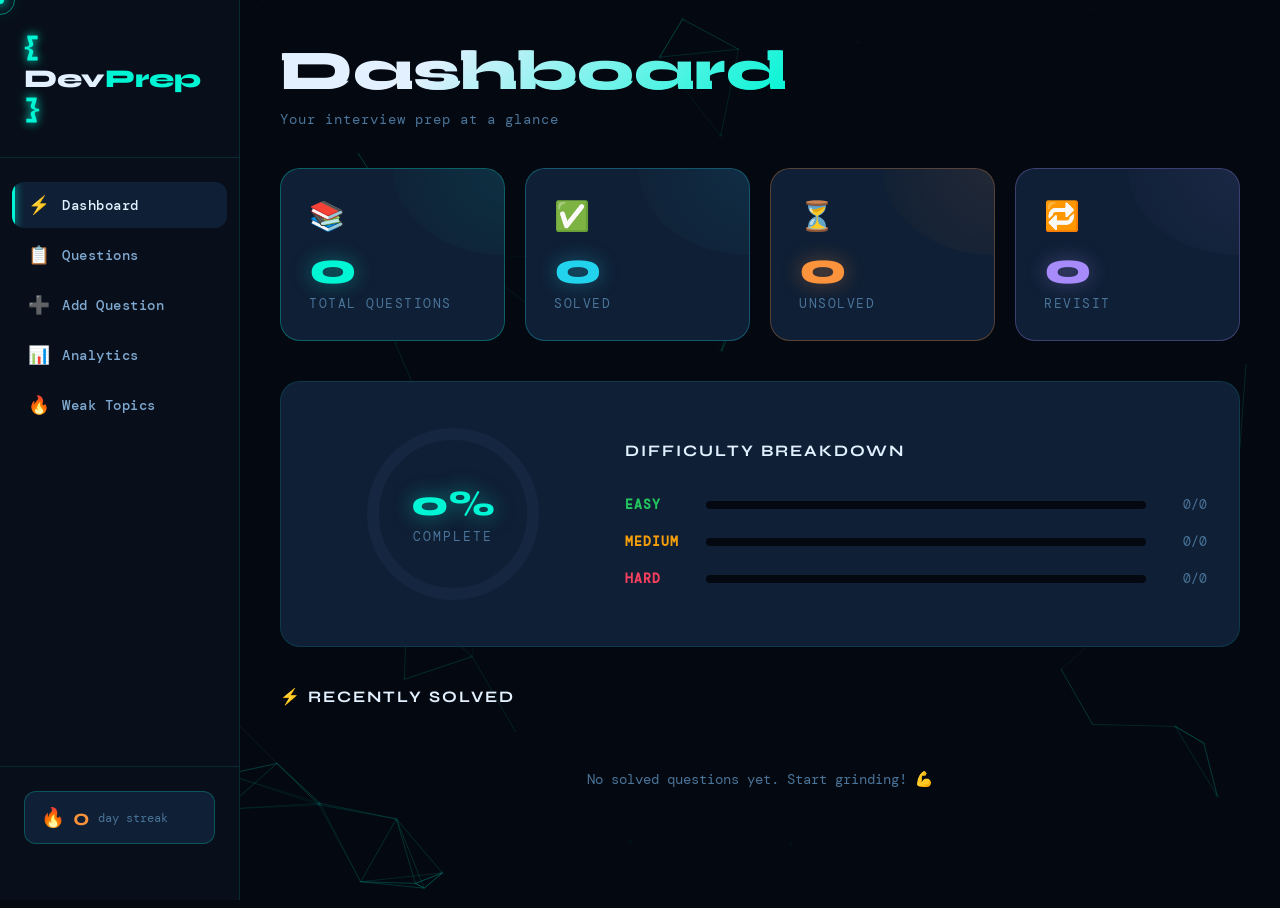
==== index.html @ 064cf555 "first commit" ====
<!DOCTYPE html>
<html lang="en">
<head>
  <meta charset="UTF-8" />
  <meta name="viewport" content="width=device-width, initial-scale=1.0"/>
  <title>DevPrep – Interview Question Tracker</title>
  <link rel="preconnect" href="https://fonts.googleapis.com">
  <link href="https://fonts.googleapis.com/css2?family=Space+Mono:wght@400;700&family=Syne:wght@400;600;700;800&family=DM+Mono:wght@300;400;500&display=swap" rel="stylesheet">
  <link rel="stylesheet" href="style.css">
</head>
<body>
  <!-- PARTICLE CANVAS -->
  <canvas id="particleCanvas"></canvas>

  <!-- LOADER -->
  <div class="loader" id="loader">
    <div class="loader-inner">
      <div class="loader-logo">
        <span class="loader-bracket">{</span>
        <span class="loader-text">DevPrep</span>
        <span class="loader-bracket">}</span>
      </div>
      <div class="loader-bar-wrap"><div class="loader-bar" id="loaderBar"></div></div>
      <p class="loader-sub">Loading your prep space...</p>
    </div>
  </div>

  <!-- CURSOR -->
  <div class="cursor" id="cursor"></div>
  <div class="cursor-follower" id="cursorFollower"></div>

  <!-- SIDEBAR -->
  <aside class="sidebar" id="sidebar">
    <div class="sidebar-logo">
      <span class="sb-bracket">{</span>
      <span class="sb-name">Dev<span class="accent">Prep</span></span>
      <span class="sb-bracket">}</span>
    </div>
    <nav class="sidebar-nav">
      <a href="#" class="nav-item active" data-page="dashboard">
        <span class="nav-icon">⚡</span><span class="nav-label">Dashboard</span>
      </a>
      <a href="#" class="nav-item" data-page="questions">
        <span class="nav-icon">📋</span><span class="nav-label">Questions</span>
      </a>
      <a href="#" class="nav-item" data-page="add">
        <span class="nav-icon">➕</span><span class="nav-label">Add Question</span>
      </a>
      <a href="#" class="nav-item" data-page="analytics">
        <span class="nav-icon">📊</span><span class="nav-label">Analytics</span>
      </a>
      <a href="#" class="nav-item" data-page="weak">
        <span class="nav-icon">🔥</span><span class="nav-label">Weak Topics</span>
      </a>
    </nav>
    <div class="sidebar-footer">
      <div class="streak-badge" id="streakBadge">
        <span class="streak-fire">🔥</span>
        <span class="streak-num" id="streakNum">0</span>
        <span class="streak-label">day streak</span>
      </div>
    </div>
  </aside>

  <!-- HAMBURGER -->
  <button class="hamburger" id="hamburger">
    <span></span><span></span><span></span>
  </button>

  <!-- MAIN -->
  <main class="main" id="main">

    <!-- PAGE: DASHBOARD -->
    <section class="page active" id="page-dashboard">
      <div class="page-header">
        <h1 class="page-title glitch-text" data-text="Dashboard">Dashboard</h1>
        <p class="page-sub">Your interview prep at a glance</p>
      </div>

      <div class="stats-grid" id="statsGrid">
        <div class="stat-card" data-color="cyan">
          <div class="stat-icon">📚</div>
          <div class="stat-num" id="statTotal">0</div>
          <div class="stat-label">Total Questions</div>
          <div class="stat-glow"></div>
        </div>
        <div class="stat-card" data-color="green">
          <div class="stat-icon">✅</div>
          <div class="stat-num" id="statSolved">0</div>
          <div class="stat-label">Solved</div>
          <div class="stat-glow"></div>
        </div>
        <div class="stat-card" data-color="orange">
          <div class="stat-icon">⏳</div>
          <div class="stat-num" id="statUnsolved">0</div>
          <div class="stat-label">Unsolved</div>
          <div class="stat-glow"></div>
        </div>
        <div class="stat-card" data-color="purple">
          <div class="stat-icon">🔁</div>
          <div class="stat-num" id="statRevisit">0</div>
          <div class="stat-label">Revisit</div>
          <div class="stat-glow"></div>
        </div>
      </div>

      <!-- PROGRESS RING -->
      <div class="progress-section">
        <div class="progress-ring-wrap">
          <svg class="progress-ring" viewBox="0 0 200 200">
            <defs>
              <linearGradient id="ringGrad" x1="0%" y1="0%" x2="100%" y2="100%">
                <stop offset="0%" style="stop-color:#00f5d4"/>
                <stop offset="100%" style="stop-color:#7c3aed"/>
              </linearGradient>
            </defs>
            <circle class="ring-bg" cx="100" cy="100" r="80"/>
            <circle class="ring-progress" id="ringProgress" cx="100" cy="100" r="80" stroke="url(#ringGrad)"/>
          </svg>
          <div class="ring-center">
            <span class="ring-pct" id="ringPct">0%</span>
            <span class="ring-text">Complete</span>
          </div>
        </div>

        <div class="difficulty-bars">
          <h3 class="section-title">Difficulty Breakdown</h3>
          <div class="diff-bar-item">
            <span class="diff-label easy-label">Easy</span>
            <div class="diff-bar-track">
              <div class="diff-bar-fill easy-fill" id="easyBar"></div>
            </div>
            <span class="diff-count" id="easyCount">0/0</span>
          </div>
          <div class="diff-bar-item">
            <span class="diff-label medium-label">Medium</span>
            <div class="diff-bar-track">
              <div class="diff-bar-fill medium-fill" id="mediumBar"></div>
            </div>
            <span class="diff-count" id="mediumCount">0/0</span>
          </div>
          <div class="diff-bar-item">
            <span class="diff-label hard-label">Hard</span>
            <div class="diff-bar-track">
              <div class="diff-bar-fill hard-fill" id="hardBar"></div>
            </div>
            <span class="diff-count" id="hardCount">0/0</span>
          </div>
        </div>
      </div>

      <!-- RECENT SOLVED -->
      <div class="recent-section">
        <h3 class="section-title">⚡ Recently Solved</h3>
        <div class="recent-list" id="recentList">
          <div class="empty-state">No solved questions yet. Start grinding! 💪</div>
        </div>
      </div>
    </section>

    <!-- PAGE: QUESTIONS -->
    <section class="page" id="page-questions">
      <div class="page-header">
        <h1 class="page-title glitch-text" data-text="Questions">Questions</h1>
        <p class="page-sub">All your tracked questions</p>
      </div>

      <div class="filters-bar">
        <div class="search-wrap">
          <span class="search-icon">🔍</span>
          <input type="text" id="searchInput" class="search-input" placeholder="Search questions..."/>
        </div>
        <div class="filter-chips">
          <select id="filterTopic" class="filter-select">
            <option value="">All Topics</option>
          </select>
          <select id="filterDifficulty" class="filter-select">
            <option value="">All Difficulties</option>
            <option value="easy">Easy</option>
            <option value="medium">Medium</option>
            <option value="hard">Hard</option>
          </select>
          <select id="filterStatus" class="filter-select">
            <option value="">All Status</option>
            <option value="solved">Solved</option>
            <option value="unsolved">Unsolved</option>
            <option value="revisit">Revisit</option>
          </select>
        </div>
      </div>

      <div class="questions-grid" id="questionsGrid">
        <div class="empty-state">Add questions to get started! 🚀</div>
      </div>
    </section>

    <!-- PAGE: ADD QUESTION -->
    <section class="page" id="page-add">
      <div class="page-header">
        <h1 class="page-title glitch-text" data-text="Add Question">Add Question</h1>
        <p class="page-sub">Track a new problem</p>
      </div>

      <div class="form-card">
        <div class="form-grid">
          <div class="form-group full-width">
            <label class="form-label">Question Title *</label>
            <input type="text" id="qTitle" class="form-input" placeholder="e.g. Two Sum, Binary Search..."/>
          </div>
          <div class="form-group">
            <label class="form-label">Topic *</label>
            <input type="text" id="qTopic" class="form-input" placeholder="Arrays, Trees, DP..."/>
            <div class="topic-suggestions" id="topicSuggestions"></div>
          </div>
          <div class="form-group">
            <label class="form-label">Difficulty *</label>
            <div class="diff-selector" id="diffSelector">
              <button class="diff-btn easy-btn" data-diff="easy">Easy</button>
              <button class="diff-btn medium-btn" data-diff="medium">Medium</button>
              <button class="diff-btn hard-btn" data-diff="hard">Hard</button>
            </div>
          </div>
          <div class="form-group">
            <label class="form-label">Status</label>
            <div class="status-selector" id="statusSelector">
              <button class="status-btn unsolved-btn active" data-status="unsolved">Unsolved</button>
              <button class="status-btn solved-btn" data-status="solved">Solved</button>
              <button class="status-btn revisit-btn" data-status="revisit">Revisit</button>
            </div>
          </div>
          <div class="form-group">
            <label class="form-label">LeetCode URL</label>
            <input type="url" id="qUrl" class="form-input" placeholder="https://leetcode.com/problems/..."/>
          </div>
          <div class="form-group">
            <label class="form-label">Time Complexity</label>
            <input type="text" id="qTime" class="form-input" placeholder="O(n), O(n log n)..."/>
          </div>
          <div class="form-group">
            <label class="form-label">Space Complexity</label>
            <input type="text" id="qSpace" class="form-input" placeholder="O(1), O(n)..."/>
          </div>
          <div class="form-group">
            <label class="form-label">Tags (comma separated)</label>
            <input type="text" id="qTags" class="form-input" placeholder="two-pointer, sliding-window..."/>
          </div>
          <div class="form-group full-width">
            <label class="form-label">Notes / Approach</label>
            <textarea id="qNotes" class="form-textarea" placeholder="Write your approach, intuition, key observations..."></textarea>
          </div>
        </div>
        <div class="form-actions">
          <button class="btn-reset" id="resetForm">Reset</button>
          <button class="btn-submit" id="submitQuestion">
            <span class="btn-text">Add Question</span>
            <span class="btn-spark">✨</span>
          </button>
        </div>
      </div>
    </section>

    <!-- PAGE: ANALYTICS -->
    <section class="page" id="page-analytics">
      <div class="page-header">
        <h1 class="page-title glitch-text" data-text="Analytics">Analytics</h1>
        <p class="page-sub">Deep dive into your performance</p>
      </div>

      <div class="analytics-grid" id="analyticsGrid">
        <div class="empty-state">Add more questions to see analytics! 📊</div>
      </div>
    </section>

    <!-- PAGE: WEAK TOPICS -->
    <section class="page" id="page-weak">
      <div class="page-header">
        <h1 class="page-title glitch-text" data-text="Weak Topics">Weak Topics</h1>
        <p class="page-sub">Focus here to level up 🔥</p>
      </div>
      <div class="weak-grid" id="weakGrid">
        <div class="empty-state">No weak topics found! You're killing it 💪</div>
      </div>
    </section>

  </main>

  <!-- TOAST -->
  <div class="toast-container" id="toastContainer"></div>

  <!-- QUESTION MODAL -->
  <div class="modal-overlay" id="modalOverlay">
    <div class="modal" id="modal">
      <button class="modal-close" id="modalClose">✕</button>
      <div class="modal-content" id="modalContent"></div>
    </div>
  </div>

  <script src="script.js"></script>
</body>
</html>
---- style.css ----
/* =========================================
   DEVPREP – STYLE.CSS
   Dark Futuristic Hacker Aesthetic
   ========================================= */

:root {
  --bg: #040810;
  --bg2: #080f1a;
  --bg3: #0d1826;
  --surface: #0f1f35;
  --surface2: #152640;
  --border: rgba(0, 245, 212, 0.12);
  --border2: rgba(0, 245, 212, 0.25);
  --accent: #00f5d4;
  --accent2: #7c3aed;
  --accent3: #f59e0b;
  --green: #22d3ee;
  --red: #f43f5e;
  --orange: #fb923c;
  --purple: #a78bfa;
  --text: #e2f0ff;
  --text2: #7fa8d0;
  --text3: #4a7499;
  --easy: #22c55e;
  --medium: #f59e0b;
  --hard: #f43f5e;
  --font-display: 'Syne', sans-serif;
  --font-mono: 'Space Mono', monospace;
  --font-body: 'DM Mono', monospace;
  --sidebar-w: 240px;
  --radius: 12px;
  --radius2: 20px;
}

*, *::before, *::after { box-sizing: border-box; margin: 0; padding: 0; }

html { scroll-behavior: smooth; }

body {
  background: var(--bg);
  color: var(--text);
  font-family: var(--font-body);
  min-height: 100vh;
  overflow-x: hidden;
}

/* ---- PARTICLE CANVAS ---- */
#particleCanvas {
  position: fixed;
  top: 0; left: 0;
  width: 100%; height: 100%;
  pointer-events: none;
  z-index: 0;
  opacity: 0.4;
}

/* ---- CURSOR ---- */
.cursor {
  width: 8px; height: 8px;
  background: var(--accent);
  border-radius: 50%;
  position: fixed;
  pointer-events: none;
  z-index: 9999;
  transform: translate(-50%, -50%);
  transition: width 0.1s, height 0.1s;
  box-shadow: 0 0 10px var(--accent), 0 0 20px var(--accent);
}
.cursor-follower {
  width: 30px; height: 30px;
  border: 1.5px solid rgba(0,245,212,0.5);
  border-radius: 50%;
  position: fixed;
  pointer-events: none;
  z-index: 9998;
  transform: translate(-50%, -50%);
  transition: all 0.15s ease;
}
body:has(.btn-submit:hover) .cursor { width: 16px; height: 16px; }

/* ---- LOADER ---- */
.loader {
  position: fixed; inset: 0;
  background: var(--bg);
  z-index: 99999;
  display: flex;
  align-items: center;
  justify-content: center;
  flex-direction: column;
  transition: opacity 0.6s ease, visibility 0.6s ease;
}
.loader.done { opacity: 0; visibility: hidden; }

.loader-inner { text-align: center; }

.loader-logo {
  font-family: var(--font-display);
  font-size: 3rem;
  font-weight: 800;
  margin-bottom: 2rem;
  animation: pulse 1.5s infinite;
}
.loader-bracket {
  color: var(--accent);
  text-shadow: 0 0 20px var(--accent);
}
.loader-text { color: var(--text); margin: 0 0.5rem; }

@keyframes pulse {
  0%, 100% { opacity: 1; }
  50% { opacity: 0.6; }
}

.loader-bar-wrap {
  width: 300px;
  height: 4px;
  background: var(--surface);
  border-radius: 99px;
  overflow: hidden;
  margin: 0 auto 1rem;
}
.loader-bar {
  height: 100%;
  width: 0%;
  background: linear-gradient(90deg, var(--accent), var(--accent2));
  border-radius: 99px;
  transition: width 0.1s ease;
  box-shadow: 0 0 12px var(--accent);
}
.loader-sub {
  color: var(--text3);
  font-size: 0.8rem;
  letter-spacing: 2px;
  text-transform: uppercase;
}

/* ---- SIDEBAR ---- */
.sidebar {
  position: fixed;
  left: 0; top: 0;
  width: var(--sidebar-w);
  height: 100vh;
  background: var(--bg2);
  border-right: 1px solid var(--border);
  z-index: 100;
  display: flex;
  flex-direction: column;
  padding: 2rem 0;
  transform: translateX(0);
  transition: transform 0.35s cubic-bezier(.77,0,.175,1);
}
.sidebar.hidden { transform: translateX(-100%); }

.sidebar-logo {
  font-family: var(--font-display);
  font-size: 1.6rem;
  font-weight: 800;
  padding: 0 1.5rem 2rem;
  border-bottom: 1px solid var(--border);
  margin-bottom: 1.5rem;
}
.sb-bracket { color: var(--accent); text-shadow: 0 0 10px var(--accent); }
.sb-name .accent { color: var(--accent); }

.sidebar-nav { flex: 1; display: flex; flex-direction: column; gap: 0.25rem; padding: 0 0.75rem; }

.nav-item {
  display: flex;
  align-items: center;
  gap: 0.75rem;
  padding: 0.75rem 1rem;
  border-radius: var(--radius);
  color: var(--text2);
  text-decoration: none;
  font-family: var(--font-body);
  font-size: 0.9rem;
  transition: all 0.25s ease;
  position: relative;
  overflow: hidden;
}
.nav-item::before {
  content: '';
  position: absolute;
  left: 0; top: 0;
  width: 3px; height: 100%;
  background: var(--accent);
  border-radius: 0 3px 3px 0;
  transform: scaleY(0);
  transition: transform 0.25s ease;
  box-shadow: 0 0 8px var(--accent);
}
.nav-item:hover, .nav-item.active {
  background: var(--surface);
  color: var(--text);
}
.nav-item.active::before, .nav-item:hover::before { transform: scaleY(1); }
.nav-icon { font-size: 1.1rem; }
.nav-label { font-weight: 500; letter-spacing: 0.5px; }

.sidebar-footer {
  padding: 1.5rem;
  border-top: 1px solid var(--border);
  margin-top: 1.5rem;
}
.streak-badge {
  display: flex;
  align-items: center;
  gap: 0.5rem;
  background: var(--surface);
  border: 1px solid var(--border2);
  border-radius: var(--radius);
  padding: 0.75rem 1rem;
}
.streak-fire { font-size: 1.2rem; }
.streak-num {
  font-family: var(--font-display);
  font-size: 1.4rem;
  font-weight: 700;
  color: var(--orange);
}
.streak-label { font-size: 0.75rem; color: var(--text3); }

/* ---- HAMBURGER ---- */
.hamburger {
  display: none;
  position: fixed;
  top: 1rem; left: 1rem;
  z-index: 200;
  background: var(--surface);
  border: 1px solid var(--border);
  border-radius: 8px;
  padding: 0.5rem;
  cursor: pointer;
  flex-direction: column;
  gap: 4px;
}
.hamburger span {
  display: block;
  width: 22px; height: 2px;
  background: var(--accent);
  transition: all 0.3s ease;
}
.hamburger.open span:nth-child(1) { transform: rotate(45deg) translate(4px, 4px); }
.hamburger.open span:nth-child(2) { opacity: 0; }
.hamburger.open span:nth-child(3) { transform: rotate(-45deg) translate(4px, -4px); }

/* ---- MAIN ---- */
.main {
  margin-left: var(--sidebar-w);
  min-height: 100vh;
  padding: 2.5rem;
  position: relative;
  z-index: 1;
}

/* ---- PAGES ---- */
.page { display: none; animation: pageIn 0.5s ease; }
.page.active { display: block; }

@keyframes pageIn {
  from { opacity: 0; transform: translateY(20px); }
  to { opacity: 1; transform: translateY(0); }
}

/* ---- PAGE HEADER ---- */
.page-header { margin-bottom: 2.5rem; }
.page-title {
  font-family: var(--font-display);
  font-size: clamp(2rem, 5vw, 3.5rem);
  font-weight: 800;
  background: linear-gradient(135deg, var(--text) 30%, var(--accent));
  -webkit-background-clip: text;
  -webkit-text-fill-color: transparent;
  background-clip: text;
  line-height: 1.1;
}
.page-sub { color: var(--text3); font-size: 0.9rem; margin-top: 0.5rem; letter-spacing: 1px; }

/* ---- GLITCH TEXT ---- */
.glitch-text {
  position: relative;
  display: inline-block;
}
.glitch-text::before,
.glitch-text::after {
  content: attr(data-text);
  position: absolute;
  top: 0; left: 0;
  background: linear-gradient(135deg, var(--text) 30%, var(--accent));
  -webkit-background-clip: text;
  -webkit-text-fill-color: transparent;
  background-clip: text;
}
.glitch-text::before {
  animation: glitch1 4s infinite;
  clip-path: polygon(0 0, 100% 0, 100% 33%, 0 33%);
  transform: translate(-2px, 0);
}
.glitch-text::after {
  animation: glitch2 4s infinite;
  clip-path: polygon(0 66%, 100% 66%, 100% 100%, 0 100%);
  transform: translate(2px, 0);
}
@keyframes glitch1 {
  0%, 90%, 100% { transform: translate(-2px, 0); opacity: 0; }
  92% { transform: translate(4px, 0); opacity: 0.8; }
  94% { transform: translate(-4px, 0); opacity: 0.6; }
  96% { transform: translate(2px, 0); opacity: 0; }
}
@keyframes glitch2 {
  0%, 88%, 100% { transform: translate(2px, 0); opacity: 0; }
  90% { transform: translate(-4px, 0); opacity: 0.6; }
  93% { transform: translate(4px, 0); opacity: 0.4; }
  95% { transform: translate(0, 0); opacity: 0; }
}

/* ---- STAT CARDS ---- */
.stats-grid {
  display: grid;
  grid-template-columns: repeat(auto-fit, minmax(180px, 1fr));
  gap: 1.25rem;
  margin-bottom: 2.5rem;
}
.stat-card {
  background: var(--surface);
  border: 1px solid var(--border);
  border-radius: var(--radius2);
  padding: 1.75rem;
  position: relative;
  overflow: hidden;
  cursor: default;
  transition: transform 0.3s ease, box-shadow 0.3s ease;
}
.stat-card:hover {
  transform: translateY(-6px) scale(1.02);
  box-shadow: 0 20px 40px rgba(0,0,0,0.4);
}
.stat-card[data-color="cyan"] { border-color: rgba(0,245,212,0.3); }
.stat-card[data-color="green"] { border-color: rgba(34,211,238,0.3); }
.stat-card[data-color="orange"] { border-color: rgba(251,146,60,0.3); }
.stat-card[data-color="purple"] { border-color: rgba(167,139,250,0.3); }

.stat-glow {
  position: absolute;
  top: -50%; right: -50%;
  width: 100%; height: 100%;
  border-radius: 50%;
  opacity: 0.08;
  transition: opacity 0.3s ease;
}
.stat-card[data-color="cyan"] .stat-glow { background: radial-gradient(circle, var(--accent), transparent); }
.stat-card[data-color="green"] .stat-glow { background: radial-gradient(circle, var(--green), transparent); }
.stat-card[data-color="orange"] .stat-glow { background: radial-gradient(circle, var(--orange), transparent); }
.stat-card[data-color="purple"] .stat-glow { background: radial-gradient(circle, var(--purple), transparent); }
.stat-card:hover .stat-glow { opacity: 0.15; }

.stat-icon { font-size: 1.8rem; margin-bottom: 0.75rem; }
.stat-num {
  font-family: var(--font-display);
  font-size: 2.8rem;
  font-weight: 800;
  line-height: 1;
  margin-bottom: 0.25rem;
  counter-reset: num var(--n);
}
.stat-card[data-color="cyan"] .stat-num { color: var(--accent); text-shadow: 0 0 20px rgba(0,245,212,0.4); }
.stat-card[data-color="green"] .stat-num { color: var(--green); text-shadow: 0 0 20px rgba(34,211,238,0.4); }
.stat-card[data-color="orange"] .stat-num { color: var(--orange); text-shadow: 0 0 20px rgba(251,146,60,0.4); }
.stat-card[data-color="purple"] .stat-num { color: var(--purple); text-shadow: 0 0 20px rgba(167,139,250,0.4); }
.stat-label { font-size: 0.8rem; color: var(--text3); text-transform: uppercase; letter-spacing: 1.5px; }

/* ---- PROGRESS SECTION ---- */
.progress-section {
  display: grid;
  grid-template-columns: 280px 1fr;
  gap: 2rem;
  margin-bottom: 2.5rem;
  background: var(--surface);
  border: 1px solid var(--border);
  border-radius: var(--radius2);
  padding: 2rem;
}
.progress-ring-wrap {
  position: relative;
  display: flex;
  align-items: center;
  justify-content: center;
}
.progress-ring { width: 200px; height: 200px; }
.ring-bg {
  fill: none;
  stroke: var(--surface2);
  stroke-width: 12;
}
.ring-progress {
  fill: none;
  stroke-width: 12;
  stroke-linecap: round;
  stroke-dasharray: 502;
  stroke-dashoffset: 502;
  transform: rotate(-90deg);
  transform-origin: 50% 50%;
  transition: stroke-dashoffset 1.5s cubic-bezier(.77,0,.175,1);
  filter: drop-shadow(0 0 8px var(--accent));
}
.ring-center {
  position: absolute;
  text-align: center;
}
.ring-pct {
  display: block;
  font-family: var(--font-display);
  font-size: 2.2rem;
  font-weight: 800;
  color: var(--accent);
  text-shadow: 0 0 20px rgba(0,245,212,0.5);
}
.ring-text { font-size: 0.8rem; color: var(--text3); text-transform: uppercase; letter-spacing: 2px; }

.difficulty-bars { flex: 1; display: flex; flex-direction: column; justify-content: center; gap: 1.25rem; }

.section-title {
  font-family: var(--font-display);
  font-size: 1rem;
  font-weight: 700;
  color: var(--text);
  margin-bottom: 1rem;
  text-transform: uppercase;
  letter-spacing: 2px;
}

.diff-bar-item {
  display: flex;
  align-items: center;
  gap: 1rem;
}
.diff-label {
  width: 65px;
  font-size: 0.8rem;
  font-weight: 600;
  text-transform: uppercase;
  letter-spacing: 1px;
}
.easy-label { color: var(--easy); }
.medium-label { color: var(--medium); }
.hard-label { color: var(--hard); }

.diff-bar-track {
  flex: 1;
  height: 8px;
  background: var(--bg);
  border-radius: 99px;
  overflow: hidden;
}
.diff-bar-fill {
  height: 100%;
  border-radius: 99px;
  width: 0%;
  transition: width 1.5s cubic-bezier(.77,0,.175,1);
}
.easy-fill { background: linear-gradient(90deg, var(--easy), #4ade80); box-shadow: 0 0 8px var(--easy); }
.medium-fill { background: linear-gradient(90deg, var(--medium), #fbbf24); box-shadow: 0 0 8px var(--medium); }
.hard-fill { background: linear-gradient(90deg, var(--hard), #fb7185); box-shadow: 0 0 8px var(--hard); }

.diff-count { font-size: 0.8rem; color: var(--text3); min-width: 45px; text-align: right; }

/* ---- RECENT SECTION ---- */
.recent-section { margin-bottom: 2rem; }
.recent-list { display: flex; flex-direction: column; gap: 0.75rem; margin-top: 1rem; }

.recent-item {
  background: var(--surface);
  border: 1px solid var(--border);
  border-radius: var(--radius);
  padding: 1rem 1.25rem;
  display: flex;
  align-items: center;
  justify-content: space-between;
  animation: slideIn 0.4s ease;
  transition: all 0.25s ease;
}
.recent-item:hover {
  border-color: var(--border2);
  transform: translateX(4px);
}
@keyframes slideIn {
  from { opacity: 0; transform: translateX(-20px); }
  to { opacity: 1; transform: translateX(0); }
}
.recent-item-left { display: flex; align-items: center; gap: 0.75rem; }
.recent-title { font-size: 0.9rem; color: var(--text); }
.recent-topic { font-size: 0.75rem; color: var(--text3); }
.recent-date { font-size: 0.75rem; color: var(--text3); }

/* ---- FILTERS BAR ---- */
.filters-bar {
  display: flex;
  gap: 1rem;
  margin-bottom: 1.5rem;
  flex-wrap: wrap;
  align-items: center;
}
.search-wrap {
  position: relative;
  flex: 1;
  min-width: 200px;
}
.search-icon {
  position: absolute;
  left: 1rem; top: 50%;
  transform: translateY(-50%);
  font-size: 0.9rem;
}
.search-input {
  width: 100%;
  padding: 0.75rem 1rem 0.75rem 2.5rem;
  background: var(--surface);
  border: 1px solid var(--border);
  border-radius: var(--radius);
  color: var(--text);
  font-family: var(--font-body);
  font-size: 0.9rem;
  transition: border-color 0.25s ease;
  outline: none;
}
.search-input:focus { border-color: var(--accent); box-shadow: 0 0 0 3px rgba(0,245,212,0.1); }
.search-input::placeholder { color: var(--text3); }

.filter-chips { display: flex; gap: 0.75rem; flex-wrap: wrap; }
.filter-select {
  padding: 0.75rem 1rem;
  background: var(--surface);
  border: 1px solid var(--border);
  border-radius: var(--radius);
  color: var(--text2);
  font-family: var(--font-body);
  font-size: 0.85rem;
  cursor: pointer;
  outline: none;
  transition: border-color 0.25s ease;
}
.filter-select:focus { border-color: var(--accent); }
.filter-select option { background: var(--bg2); }

/* ---- QUESTIONS GRID ---- */
.questions-grid {
  display: grid;
  grid-template-columns: repeat(auto-fill, minmax(320px, 1fr));
  gap: 1.25rem;
}

.q-card {
  background: var(--surface);
  border: 1px solid var(--border);
  border-radius: var(--radius2);
  padding: 1.5rem;
  position: relative;
  overflow: hidden;
  cursor: pointer;
  transition: all 0.3s ease;
  animation: cardIn 0.4s ease;
}
@keyframes cardIn {
  from { opacity: 0; transform: scale(0.95); }
  to { opacity: 1; transform: scale(1); }
}
.q-card:hover {
  transform: translateY(-4px);
  box-shadow: 0 20px 40px rgba(0,0,0,0.5), 0 0 0 1px var(--border2);
}
.q-card::before {
  content: '';
  position: absolute;
  top: 0; left: 0;
  right: 0; height: 3px;
  border-radius: var(--radius2) var(--radius2) 0 0;
}
.q-card.easy::before { background: linear-gradient(90deg, var(--easy), #4ade80); }
.q-card.medium::before { background: linear-gradient(90deg, var(--medium), #fbbf24); }
.q-card.hard::before { background: linear-gradient(90deg, var(--hard), #fb7185); }

.q-card-header { display: flex; justify-content: space-between; align-items: flex-start; margin-bottom: 0.75rem; gap: 0.5rem; }
.q-title {
  font-family: var(--font-display);
  font-size: 1rem;
  font-weight: 700;
  color: var(--text);
  flex: 1;
  line-height: 1.3;
}
.q-status {
  font-size: 0.7rem;
  padding: 0.25rem 0.6rem;
  border-radius: 99px;
  font-weight: 600;
  text-transform: uppercase;
  letter-spacing: 1px;
  white-space: nowrap;
}
.status-solved { background: rgba(34,197,94,0.15); color: #4ade80; border: 1px solid rgba(34,197,94,0.3); }
.status-unsolved { background: rgba(251,146,60,0.12); color: var(--orange); border: 1px solid rgba(251,146,60,0.3); }
.status-revisit { background: rgba(167,139,250,0.12); color: var(--purple); border: 1px solid rgba(167,139,250,0.3); }

.q-meta { display: flex; gap: 0.5rem; margin-bottom: 0.75rem; flex-wrap: wrap; }
.q-badge {
  font-size: 0.7rem;
  padding: 0.2rem 0.6rem;
  border-radius: 99px;
  border: 1px solid var(--border);
  color: var(--text2);
  background: var(--bg3);
}
.q-badge.easy-badge { color: var(--easy); border-color: rgba(34,197,94,0.3); }
.q-badge.medium-badge { color: var(--medium); border-color: rgba(245,158,11,0.3); }
.q-badge.hard-badge { color: var(--hard); border-color: rgba(244,63,94,0.3); }

.q-notes {
  font-size: 0.82rem;
  color: var(--text3);
  line-height: 1.6;
  margin-bottom: 1rem;
  display: -webkit-box;
  -webkit-box-orient: vertical;
  -webkit-line-clamp: 2;
  line-clamp: 2;
  overflow: hidden;
}

.q-card-footer { display: flex; justify-content: space-between; align-items: center; }
.q-complexity { font-size: 0.72rem; color: var(--text3); font-family: var(--font-mono); }
.q-actions { display: flex; gap: 0.5rem; }

.q-btn {
  padding: 0.35rem 0.7rem;
  border-radius: 6px;
  font-size: 0.75rem;
  font-family: var(--font-body);
  cursor: pointer;
  transition: all 0.2s ease;
  border: 1px solid var(--border);
  background: var(--bg3);
  color: var(--text2);
}
.q-btn:hover { background: var(--surface2); color: var(--text); }
.q-btn.delete-btn:hover { background: rgba(244,63,94,0.15); color: var(--red); border-color: rgba(244,63,94,0.3); }
.q-btn.solve-btn:hover { background: rgba(34,197,94,0.15); color: var(--easy); border-color: rgba(34,197,94,0.3); }

/* ---- FORM ---- */
.form-card {
  background: var(--surface);
  border: 1px solid var(--border);
  border-radius: var(--radius2);
  padding: 2rem;
}
.form-grid {
  display: grid;
  grid-template-columns: 1fr 1fr;
  gap: 1.5rem;
  margin-bottom: 2rem;
}
.form-group { display: flex; flex-direction: column; gap: 0.5rem; position: relative; }
.full-width { grid-column: 1 / -1; }
.form-label { font-size: 0.8rem; color: var(--text2); text-transform: uppercase; letter-spacing: 1.5px; font-weight: 600; }

.form-input, .form-textarea {
  padding: 0.85rem 1rem;
  background: var(--bg);
  border: 1px solid var(--border);
  border-radius: var(--radius);
  color: var(--text);
  font-family: var(--font-body);
  font-size: 0.9rem;
  transition: all 0.25s ease;
  outline: none;
  width: 100%;
}
.form-input:focus, .form-textarea:focus {
  border-color: var(--accent);
  box-shadow: 0 0 0 3px rgba(0,245,212,0.08), 0 0 15px rgba(0,245,212,0.05);
}
.form-input::placeholder, .form-textarea::placeholder { color: var(--text3); }
.form-textarea { min-height: 120px; resize: vertical; }

.diff-selector, .status-selector { display: flex; gap: 0.5rem; }
.diff-btn, .status-btn {
  flex: 1;
  padding: 0.6rem 0.5rem;
  border-radius: var(--radius);
  font-family: var(--font-body);
  font-size: 0.8rem;
  font-weight: 600;
  cursor: pointer;
  transition: all 0.25s ease;
  text-transform: uppercase;
  letter-spacing: 1px;
  border: 1px solid var(--border);
  background: var(--bg);
  color: var(--text3);
}
.diff-btn:hover, .diff-btn.active, .status-btn:hover, .status-btn.active {
  color: var(--text);
}
.easy-btn.active { background: rgba(34,197,94,0.15); color: var(--easy); border-color: rgba(34,197,94,0.4); box-shadow: 0 0 12px rgba(34,197,94,0.2); }
.medium-btn.active { background: rgba(245,158,11,0.15); color: var(--medium); border-color: rgba(245,158,11,0.4); box-shadow: 0 0 12px rgba(245,158,11,0.2); }
.hard-btn.active { background: rgba(244,63,94,0.15); color: var(--hard); border-color: rgba(244,63,94,0.4); box-shadow: 0 0 12px rgba(244,63,94,0.2); }
.solved-btn.active { background: rgba(34,197,94,0.15); color: var(--easy); border-color: rgba(34,197,94,0.4); }
.unsolved-btn.active { background: rgba(251,146,60,0.15); color: var(--orange); border-color: rgba(251,146,60,0.4); }
.revisit-btn.active { background: rgba(167,139,250,0.15); color: var(--purple); border-color: rgba(167,139,250,0.4); }

.topic-suggestions {
  position: absolute;
  top: 100%;
  left: 0; right: 0;
  background: var(--bg2);
  border: 1px solid var(--border2);
  border-radius: var(--radius);
  z-index: 10;
  max-height: 200px;
  overflow-y: auto;
  display: none;
}
.topic-suggestions.visible { display: block; }
.topic-suggestion-item {
  padding: 0.6rem 1rem;
  cursor: pointer;
  font-size: 0.85rem;
  color: var(--text2);
  transition: all 0.15s ease;
}
.topic-suggestion-item:hover { background: var(--surface); color: var(--accent); }

.form-actions {
  display: flex;
  justify-content: flex-end;
  gap: 1rem;
}
.btn-reset {
  padding: 0.85rem 2rem;
  border: 1px solid var(--border);
  background: transparent;
  color: var(--text3);
  border-radius: var(--radius);
  font-family: var(--font-body);
  font-size: 0.9rem;
  cursor: pointer;
  transition: all 0.25s ease;
}
.btn-reset:hover { border-color: var(--red); color: var(--red); }

.btn-submit {
  padding: 0.85rem 2.5rem;
  background: linear-gradient(135deg, var(--accent), var(--accent2));
  border: none;
  border-radius: var(--radius);
  font-family: var(--font-display);
  font-size: 0.95rem;
  font-weight: 700;
  color: #fff;
  cursor: pointer;
  transition: all 0.3s ease;
  position: relative;
  overflow: hidden;
  display: flex;
  align-items: center;
  gap: 0.5rem;
}
.btn-submit::before {
  content: '';
  position: absolute;
  top: 0; left: -100%;
  width: 100%; height: 100%;
  background: linear-gradient(90deg, transparent, rgba(255,255,255,0.2), transparent);
  transition: left 0.5s ease;
}
.btn-submit:hover::before { left: 100%; }
.btn-submit:hover {
  transform: translateY(-2px);
  box-shadow: 0 10px 30px rgba(0,245,212,0.3), 0 5px 15px rgba(124,58,237,0.2);
}
.btn-submit:active { transform: translateY(0); }
.btn-spark { animation: spin 3s linear infinite; }
@keyframes spin { to { transform: rotate(360deg); } }

/* ---- ANALYTICS ---- */
.analytics-grid {
  display: grid;
  grid-template-columns: repeat(auto-fill, minmax(300px, 1fr));
  gap: 1.5rem;
}
.analytics-card {
  background: var(--surface);
  border: 1px solid var(--border);
  border-radius: var(--radius2);
  padding: 1.75rem;
  animation: cardIn 0.4s ease;
}
.analytics-card-title {
  font-family: var(--font-display);
  font-size: 0.9rem;
  font-weight: 700;
  color: var(--text2);
  text-transform: uppercase;
  letter-spacing: 2px;
  margin-bottom: 1.25rem;
}
.topic-row {
  display: flex;
  align-items: center;
  justify-content: space-between;
  margin-bottom: 1rem;
  gap: 0.75rem;
}
.topic-name { font-size: 0.85rem; color: var(--text); min-width: 80px; }
.topic-bar-track {
  flex: 1;
  height: 6px;
  background: var(--bg);
  border-radius: 99px;
  overflow: hidden;
}
.topic-bar-fill {
  height: 100%;
  border-radius: 99px;
  background: linear-gradient(90deg, var(--accent), var(--accent2));
  transition: width 1.5s cubic-bezier(.77,0,.175,1);
  box-shadow: 0 0 6px var(--accent);
}
.topic-pct { font-size: 0.8rem; color: var(--text3); min-width: 40px; text-align: right; }

/* ---- WEAK TOPICS ---- */
.weak-grid {
  display: grid;
  grid-template-columns: repeat(auto-fill, minmax(280px, 1fr));
  gap: 1.25rem;
}
.weak-card {
  background: var(--surface);
  border: 1px solid rgba(244,63,94,0.25);
  border-radius: var(--radius2);
  padding: 1.75rem;
  position: relative;
  overflow: hidden;
  animation: cardIn 0.4s ease;
  transition: all 0.3s ease;
}
.weak-card::before {
  content: '⚠';
  position: absolute;
  top: -10px; right: -10px;
  font-size: 5rem;
  opacity: 0.05;
}
.weak-card:hover {
  transform: translateY(-4px);
  box-shadow: 0 20px 40px rgba(244,63,94,0.15);
  border-color: rgba(244,63,94,0.5);
}
.weak-topic-name {
  font-family: var(--font-display);
  font-size: 1.3rem;
  font-weight: 800;
  color: var(--text);
  margin-bottom: 0.5rem;
}
.weak-pct {
  font-family: var(--font-display);
  font-size: 2.5rem;
  font-weight: 800;
  color: var(--red);
  text-shadow: 0 0 20px rgba(244,63,94,0.4);
  margin-bottom: 0.5rem;
}
.weak-pct span { font-size: 1rem; }
.weak-bar-track {
  height: 6px;
  background: var(--bg);
  border-radius: 99px;
  overflow: hidden;
  margin-bottom: 1rem;
}
.weak-bar-fill {
  height: 100%;
  border-radius: 99px;
  background: linear-gradient(90deg, var(--red), var(--orange));
  transition: width 1.5s cubic-bezier(.77,0,.175,1);
}
.weak-stats {
  display: flex;
  gap: 1rem;
  font-size: 0.8rem;
  color: var(--text3);
}
.weak-stats span { color: var(--text2); }
.weak-badge {
  position: absolute;
  top: 1rem; right: 1rem;
  background: rgba(244,63,94,0.15);
  border: 1px solid rgba(244,63,94,0.3);
  color: var(--red);
  font-size: 0.65rem;
  padding: 0.2rem 0.5rem;
  border-radius: 99px;
  font-weight: 700;
  text-transform: uppercase;
  letter-spacing: 1px;
  animation: blink 1.5s infinite;
}
@keyframes blink {
  0%, 100% { opacity: 1; }
  50% { opacity: 0.4; }
}

/* ---- MODAL ---- */
.modal-overlay {
  position: fixed; inset: 0;
  background: rgba(4,8,16,0.85);
  backdrop-filter: blur(8px);
  z-index: 1000;
  display: flex;
  align-items: center;
  justify-content: center;
  padding: 1.5rem;
  opacity: 0;
  visibility: hidden;
  transition: all 0.3s ease;
}
.modal-overlay.open { opacity: 1; visibility: visible; }
.modal {
  background: var(--bg2);
  border: 1px solid var(--border2);
  border-radius: var(--radius2);
  width: 100%;
  max-width: 680px;
  max-height: 85vh;
  overflow-y: auto;
  position: relative;
  transform: scale(0.9) translateY(20px);
  transition: transform 0.3s cubic-bezier(.77,0,.175,1);
}
.modal-overlay.open .modal { transform: scale(1) translateY(0); }
.modal-close {
  position: absolute;
  top: 1rem; right: 1rem;
  background: var(--surface);
  border: 1px solid var(--border);
  color: var(--text3);
  width: 32px; height: 32px;
  border-radius: 50%;
  cursor: pointer;
  font-size: 0.8rem;
  transition: all 0.2s ease;
  display: flex;
  align-items: center;
  justify-content: center;
}
.modal-close:hover { background: rgba(244,63,94,0.15); color: var(--red); border-color: rgba(244,63,94,0.3); }
.modal-content { padding: 2rem; }

.modal-title {
  font-family: var(--font-display);
  font-size: 1.5rem;
  font-weight: 800;
  color: var(--text);
  margin-bottom: 0.5rem;
}
.modal-meta { display: flex; gap: 0.5rem; margin-bottom: 1.5rem; flex-wrap: wrap; }
.modal-section { margin-bottom: 1.5rem; }
.modal-section-title {
  font-size: 0.75rem;
  text-transform: uppercase;
  letter-spacing: 2px;
  color: var(--text3);
  margin-bottom: 0.5rem;
}
.modal-section-body {
  font-size: 0.9rem;
  color: var(--text2);
  line-height: 1.7;
  background: var(--bg);
  border-radius: var(--radius);
  padding: 1rem;
  border: 1px solid var(--border);
  white-space: pre-wrap;
}
.modal-actions { display: flex; gap: 0.75rem; flex-wrap: wrap; }
.modal-btn {
  padding: 0.6rem 1.25rem;
  border-radius: var(--radius);
  font-family: var(--font-body);
  font-size: 0.85rem;
  cursor: pointer;
  transition: all 0.2s ease;
  font-weight: 600;
}
.modal-btn-solve {
  background: rgba(34,197,94,0.15);
  color: var(--easy);
  border: 1px solid rgba(34,197,94,0.3);
}
.modal-btn-solve:hover { background: rgba(34,197,94,0.25); }
.modal-btn-revisit {
  background: rgba(167,139,250,0.12);
  color: var(--purple);
  border: 1px solid rgba(167,139,250,0.3);
}
.modal-btn-revisit:hover { background: rgba(167,139,250,0.22); }
.modal-btn-delete {
  background: rgba(244,63,94,0.12);
  color: var(--red);
  border: 1px solid rgba(244,63,94,0.3);
}
.modal-btn-delete:hover { background: rgba(244,63,94,0.22); }
.modal-link {
  display: inline-flex;
  align-items: center;
  gap: 0.4rem;
  color: var(--accent);
  text-decoration: none;
  font-size: 0.85rem;
  padding: 0.6rem 1.25rem;
  border: 1px solid rgba(0,245,212,0.2);
  border-radius: var(--radius);
  transition: all 0.2s ease;
  background: rgba(0,245,212,0.05);
}
.modal-link:hover { background: rgba(0,245,212,0.1); }

/* ---- TOAST ---- */
.toast-container {
  position: fixed;
  bottom: 2rem; right: 2rem;
  z-index: 9000;
  display: flex;
  flex-direction: column;
  gap: 0.75rem;
}
.toast {
  background: var(--surface);
  border: 1px solid var(--border);
  border-radius: var(--radius);
  padding: 1rem 1.5rem;
  font-size: 0.9rem;
  color: var(--text);
  animation: toastIn 0.4s ease;
  display: flex;
  align-items: center;
  gap: 0.75rem;
  min-width: 250px;
  backdrop-filter: blur(10px);
}
.toast.success { border-color: rgba(34,197,94,0.3); }
.toast.error { border-color: rgba(244,63,94,0.3); }
.toast.info { border-color: rgba(0,245,212,0.3); }
@keyframes toastIn {
  from { opacity: 0; transform: translateX(50px); }
  to { opacity: 1; transform: translateX(0); }
}
@keyframes toastOut {
  to { opacity: 0; transform: translateX(50px); }
}
.toast.out { animation: toastOut 0.3s ease forwards; }

/* ---- EMPTY STATE ---- */
.empty-state {
  text-align: center;
  padding: 3rem;
  color: var(--text3);
  font-size: 0.9rem;
  grid-column: 1 / -1;
}

/* ---- SCROLLBAR ---- */
::-webkit-scrollbar { width: 6px; }
::-webkit-scrollbar-track { background: var(--bg2); }
::-webkit-scrollbar-thumb { background: var(--surface2); border-radius: 3px; }
::-webkit-scrollbar-thumb:hover { background: var(--accent); }

/* ---- TAGS ---- */
.q-tags { display: flex; flex-wrap: wrap; gap: 0.3rem; margin-bottom: 0.5rem; }
.q-tag {
  font-size: 0.65rem;
  padding: 0.15rem 0.5rem;
  border-radius: 99px;
  background: rgba(124,58,237,0.12);
  color: var(--purple);
  border: 1px solid rgba(124,58,237,0.2);
}

/* ---- FLOATING DOT GRID ---- */
.dot-grid {
  position: fixed;
  inset: 0;
  pointer-events: none;
  z-index: 0;
  opacity: 0.03;
  background-image: radial-gradient(var(--accent) 1px, transparent 1px);
  background-size: 32px 32px;
}

/* ---- RESPONSIVE ---- */
@media (max-width: 900px) {
  .sidebar { transform: translateX(-100%); }
  .sidebar.open { transform: translateX(0); }
  .hamburger { display: flex; }
  .main { margin-left: 0; padding: 1.5rem; padding-top: 4rem; }
  .progress-section { grid-template-columns: 1fr; }
  .progress-ring-wrap { justify-content: flex-start; }
  .form-grid { grid-template-columns: 1fr; }
  .full-width { grid-column: 1; }
}
@media (max-width: 600px) {
  .stats-grid { grid-template-columns: repeat(2, 1fr); }
  .questions-grid { grid-template-columns: 1fr; }
  .weak-grid { grid-template-columns: 1fr; }
  .analytics-grid { grid-template-columns: 1fr; }
}
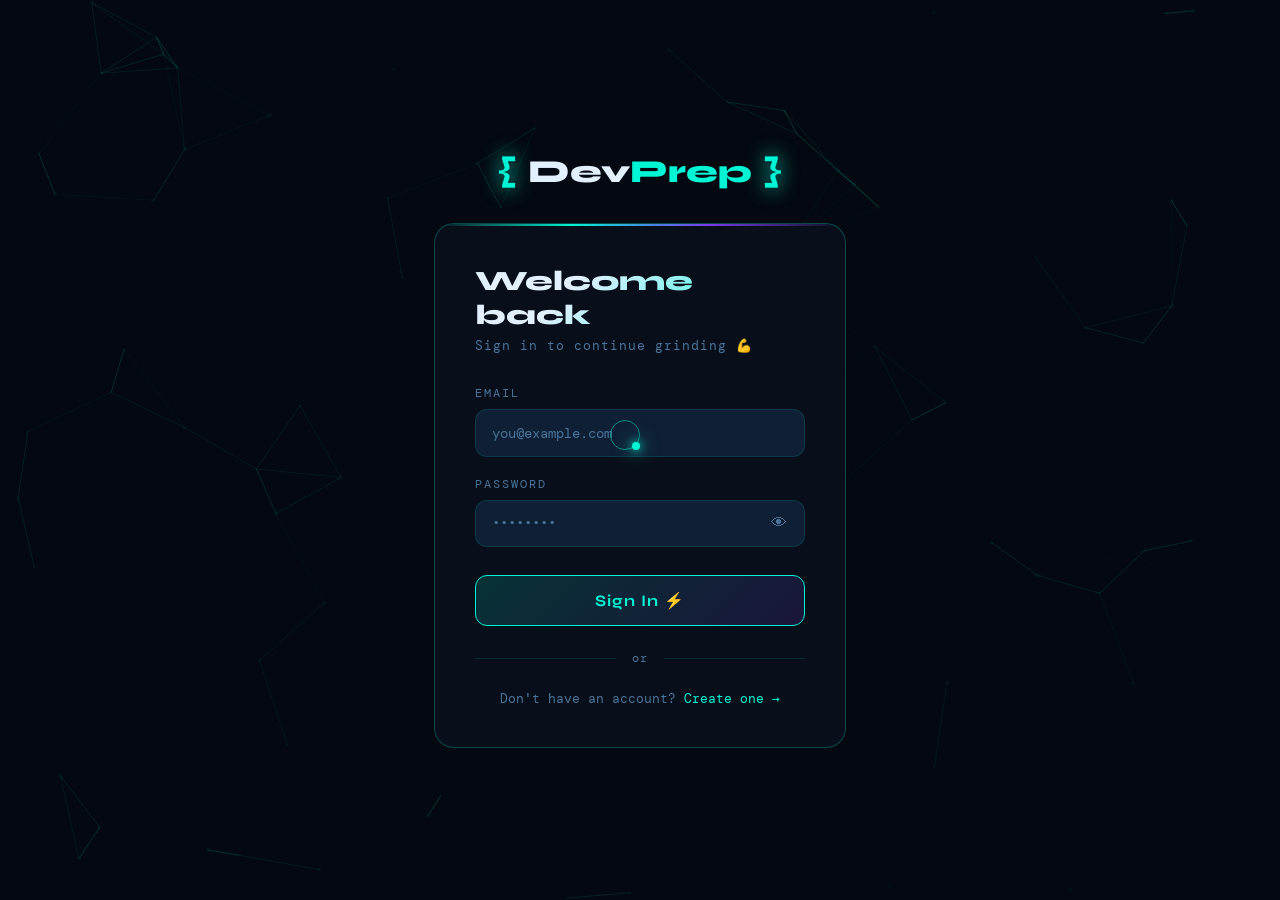
==== commit d8e6b614: "your message" ====
--- a/index.html
+++ b/index.html
@@ -58,6 +58,27 @@
         <span class="streak-fire">🔥</span>
         <span class="streak-num" id="streakNum">0</span>
         <span class="streak-label">day streak</span>
+      </div>
+
+      <!-- PROFILE -->
+      <button class="profile-card" id="profileBtn" aria-label="Open profile menu">
+        <div class="profile-avatar" id="profileAvatar">?</div>
+        <div class="profile-meta">
+          <div class="profile-name" id="profileName">Loading...</div>
+          <div class="profile-email" id="profileEmail">—</div>
+        </div>
+        <span class="profile-chevron">▾</span>
+      </button>
+
+      <div class="profile-menu" id="profileMenu">
+        <a href="#" class="profile-menu-item" data-action="profile">
+          <span class="pm-icon">👤</span>
+          <span>My Profile</span>
+        </a>
+        <a href="#" class="profile-menu-item danger" data-action="signout">
+          <span class="pm-icon">⎋</span>
+          <span>Sign Out</span>
+        </a>
       </div>
     </div>
   </aside>
@@ -271,14 +292,47 @@
       </div>
     </section>
 
-    <!-- PAGE: WEAK TOPICS -->
-    <section class="page" id="page-weak">
-      <div class="page-header">
-        <h1 class="page-title glitch-text" data-text="Weak Topics">Weak Topics</h1>
-        <p class="page-sub">Focus here to level up 🔥</p>
-      </div>
-      <div class="weak-grid" id="weakGrid">
-        <div class="empty-state">No weak topics found! You're killing it 💪</div>
+    <!-- PAGE: PROFILE -->
+    <section class="page" id="page-profile">
+      <div class="page-header">
+        <h1 class="page-title glitch-text" data-text="Profile">Profile</h1>
+        <p class="page-sub">Your account at a glance</p>
+      </div>
+
+      <div class="profile-page">
+        <div class="profile-hero">
+          <div class="profile-hero-avatar" id="profileHeroAvatar">?</div>
+          <div class="profile-hero-meta">
+            <div class="profile-hero-name" id="profileHeroName">—</div>
+            <div class="profile-hero-email" id="profileHeroEmail">—</div>
+            <div class="profile-hero-badge">DevPrep Member</div>
+          </div>
+        </div>
+
+        <div class="profile-stats-grid" id="profileStatsGrid">
+          <div class="profile-stat">
+            <div class="profile-stat-label">Total Questions</div>
+            <div class="profile-stat-value" id="pfTotal">0</div>
+          </div>
+          <div class="profile-stat">
+            <div class="profile-stat-label">Solved</div>
+            <div class="profile-stat-value" id="pfSolved">0</div>
+          </div>
+          <div class="profile-stat">
+            <div class="profile-stat-label">Completion</div>
+            <div class="profile-stat-value" id="pfCompletion">0%</div>
+          </div>
+          <div class="profile-stat">
+            <div class="profile-stat-label">Current Streak</div>
+            <div class="profile-stat-value" id="pfStreak">🔥 0</div>
+          </div>
+        </div>
+
+        <div class="profile-actions">
+          <button class="btn-signout" id="profileSignoutBtn">
+            <span>⎋</span> Sign Out
+          </button>
+        </div>
       </div>
     </section>
 
--- a/style.css
+++ b/style.css
@@ -220,6 +220,239 @@
 }
 .streak-label { font-size: 0.75rem; color: var(--text3); }
 
+/* ---- PROFILE CARD (sidebar footer) ---- */
+.profile-card {
+  display: flex;
+  align-items: center;
+  gap: 0.65rem;
+  width: 100%;
+  margin-top: 0.75rem;
+  padding: 0.65rem 0.75rem;
+  background: var(--surface);
+  border: 1px solid var(--border);
+  border-radius: var(--radius);
+  cursor: pointer;
+  color: var(--text);
+  font-family: var(--font-body);
+  text-align: left;
+  transition: border-color 0.2s ease, box-shadow 0.2s ease, transform 0.15s ease;
+}
+.profile-card:hover {
+  border-color: var(--border2);
+  box-shadow: 0 0 16px rgba(0,245,212,0.08);
+  transform: translateY(-1px);
+}
+.profile-avatar {
+  flex-shrink: 0;
+  width: 36px; height: 36px;
+  border-radius: 50%;
+  display: flex;
+  align-items: center;
+  justify-content: center;
+  font-family: var(--font-display);
+  font-weight: 800;
+  font-size: 0.95rem;
+  color: var(--bg);
+  background: linear-gradient(135deg, var(--accent), var(--accent2));
+  box-shadow: 0 0 12px rgba(0,245,212,0.25);
+  text-transform: uppercase;
+}
+.profile-meta {
+  flex: 1;
+  min-width: 0;
+}
+.profile-name {
+  font-size: 0.82rem;
+  font-weight: 600;
+  color: var(--text);
+  white-space: nowrap;
+  overflow: hidden;
+  text-overflow: ellipsis;
+}
+.profile-email {
+  font-size: 0.68rem;
+  color: var(--text3);
+  white-space: nowrap;
+  overflow: hidden;
+  text-overflow: ellipsis;
+  margin-top: 2px;
+}
+.profile-chevron {
+  font-size: 0.85rem;
+  color: var(--text3);
+  transition: transform 0.2s ease, color 0.2s ease;
+}
+.profile-card.open .profile-chevron {
+  transform: rotate(180deg);
+  color: var(--accent);
+}
+
+/* ---- PROFILE DROPDOWN MENU ---- */
+.profile-menu {
+  margin-top: 0.5rem;
+  background: var(--bg3);
+  border: 1px solid var(--border2);
+  border-radius: var(--radius);
+  overflow: hidden;
+  max-height: 0;
+  opacity: 0;
+  pointer-events: none;
+  transform: translateY(-4px);
+  transition: max-height 0.25s ease, opacity 0.2s ease, transform 0.2s ease;
+}
+.profile-menu.open {
+  max-height: 200px;
+  opacity: 1;
+  pointer-events: auto;
+  transform: translateY(0);
+}
+.profile-menu-item {
+  display: flex;
+  align-items: center;
+  gap: 0.6rem;
+  padding: 0.7rem 0.9rem;
+  color: var(--text2);
+  font-size: 0.82rem;
+  text-decoration: none;
+  border-bottom: 1px solid var(--border);
+  transition: background 0.15s ease, color 0.15s ease;
+}
+.profile-menu-item:last-child { border-bottom: none; }
+.profile-menu-item:hover {
+  background: var(--surface);
+  color: var(--accent);
+}
+.profile-menu-item.danger:hover {
+  background: rgba(244,63,94,0.08);
+  color: var(--red);
+}
+.pm-icon { font-size: 0.95rem; }
+
+/* ---- PROFILE PAGE ---- */
+.profile-page {
+  max-width: 720px;
+  animation: pageFadeIn 0.4s ease;
+}
+@keyframes pageFadeIn {
+  from { opacity: 0; transform: translateY(12px); }
+  to   { opacity: 1; transform: translateY(0); }
+}
+.profile-hero {
+  display: flex;
+  align-items: center;
+  gap: 1.25rem;
+  background: var(--bg2);
+  border: 1px solid var(--border2);
+  border-radius: var(--radius2);
+  padding: 1.75rem;
+  position: relative;
+  overflow: hidden;
+  margin-bottom: 1.5rem;
+}
+.profile-hero::before {
+  content: '';
+  position: absolute;
+  top: 0; left: 0; right: 0;
+  height: 2px;
+  background: linear-gradient(90deg, transparent, var(--accent), var(--accent2), transparent);
+}
+.profile-hero-avatar {
+  width: 84px; height: 84px;
+  border-radius: 50%;
+  display: flex;
+  align-items: center;
+  justify-content: center;
+  font-family: var(--font-display);
+  font-size: 2rem;
+  font-weight: 800;
+  color: var(--bg);
+  background: linear-gradient(135deg, var(--accent), var(--accent2));
+  box-shadow: 0 0 24px rgba(0,245,212,0.3);
+  text-transform: uppercase;
+  flex-shrink: 0;
+}
+.profile-hero-meta { min-width: 0; }
+.profile-hero-name {
+  font-family: var(--font-display);
+  font-size: 1.5rem;
+  font-weight: 800;
+  color: var(--text);
+  word-break: break-word;
+}
+.profile-hero-email {
+  font-size: 0.85rem;
+  color: var(--text3);
+  margin-top: 0.25rem;
+  word-break: break-all;
+}
+.profile-hero-badge {
+  display: inline-block;
+  margin-top: 0.75rem;
+  padding: 0.3rem 0.7rem;
+  background: rgba(0,245,212,0.08);
+  border: 1px solid var(--border2);
+  border-radius: 999px;
+  font-size: 0.7rem;
+  letter-spacing: 1.5px;
+  text-transform: uppercase;
+  color: var(--accent);
+}
+.profile-stats-grid {
+  display: grid;
+  grid-template-columns: repeat(auto-fit, minmax(150px, 1fr));
+  gap: 1rem;
+  margin-bottom: 1.5rem;
+}
+.profile-stat {
+  background: var(--bg2);
+  border: 1px solid var(--border);
+  border-radius: var(--radius);
+  padding: 1rem 1.1rem;
+  transition: border-color 0.2s ease, transform 0.2s ease;
+}
+.profile-stat:hover {
+  border-color: var(--border2);
+  transform: translateY(-2px);
+}
+.profile-stat-label {
+  font-size: 0.7rem;
+  letter-spacing: 1.5px;
+  text-transform: uppercase;
+  color: var(--text3);
+}
+.profile-stat-value {
+  font-family: var(--font-display);
+  font-size: 1.75rem;
+  font-weight: 700;
+  color: var(--accent);
+  margin-top: 0.4rem;
+}
+.profile-actions {
+  display: flex;
+  justify-content: flex-start;
+}
+.btn-signout {
+  display: inline-flex;
+  align-items: center;
+  gap: 0.5rem;
+  padding: 0.75rem 1.25rem;
+  background: rgba(244,63,94,0.08);
+  border: 1px solid rgba(244,63,94,0.3);
+  border-radius: var(--radius);
+  color: var(--red);
+  font-family: var(--font-display);
+  font-weight: 700;
+  font-size: 0.9rem;
+  letter-spacing: 1px;
+  cursor: pointer;
+  transition: background 0.2s ease, box-shadow 0.2s ease, transform 0.15s ease;
+}
+.btn-signout:hover {
+  background: rgba(244,63,94,0.15);
+  box-shadow: 0 0 16px rgba(244,63,94,0.2);
+  transform: translateY(-1px);
+}
+
 /* ---- HAMBURGER ---- */
 .hamburger {
   display: none;
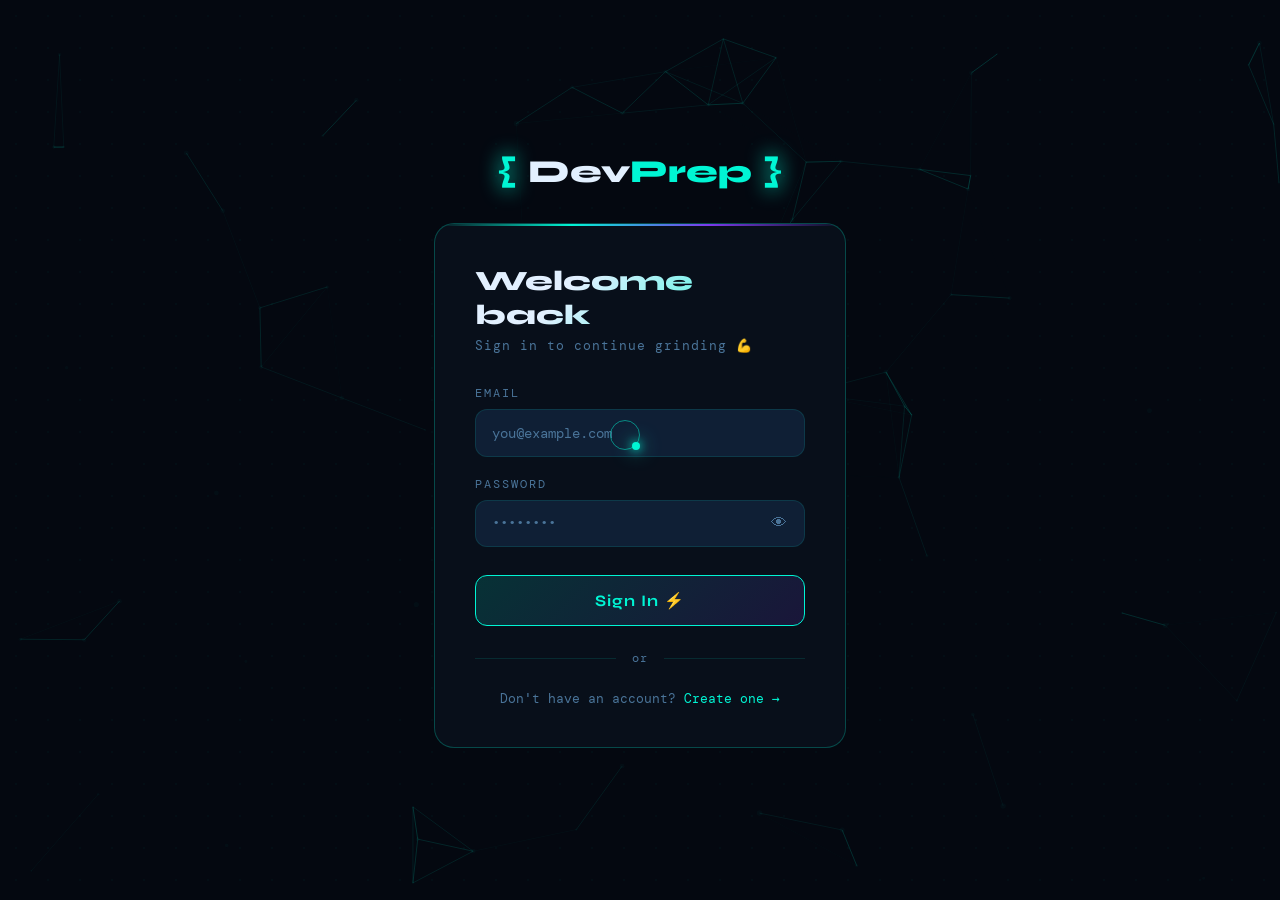
==== commit 0d937070: "your message" ====
--- a/index.html
+++ b/index.html
@@ -43,6 +43,9 @@
       <a href="#" class="nav-item" data-page="questions">
         <span class="nav-icon">📋</span><span class="nav-label">Questions</span>
       </a>
+      <a href="#" class="nav-item" data-page="discover">
+        <span class="nav-icon">🌐</span><span class="nav-label">Discover</span>
+      </a>
       <a href="#" class="nav-item" data-page="add">
         <span class="nav-icon">➕</span><span class="nav-label">Add Question</span>
       </a>
@@ -96,6 +99,17 @@
       <div class="page-header">
         <h1 class="page-title glitch-text" data-text="Dashboard">Dashboard</h1>
         <p class="page-sub">Your interview prep at a glance</p>
+      </div>
+
+      <!-- DAILY CHALLENGE -->
+      <div class="daily-card" id="dailyCard">
+        <div class="daily-card-top">
+          <span class="daily-badge">⚡ LeetCode Daily</span>
+          <span class="daily-date" id="dailyDate">—</span>
+        </div>
+        <div class="daily-body" id="dailyBody">
+          <div class="empty-state" style="padding:1rem 0;">Loading today's challenge…</div>
+        </div>
       </div>
 
       <div class="stats-grid" id="statsGrid">
@@ -215,6 +229,40 @@
       </div>
     </section>
 
+    <!-- PAGE: DISCOVER -->
+    <section class="page" id="page-discover">
+      <div class="page-header">
+        <h1 class="page-title glitch-text" data-text="Discover">Discover</h1>
+        <p class="page-sub">Live LeetCode problems, updated every few minutes</p>
+      </div>
+
+      <div class="filters-bar">
+        <div class="search-wrap">
+          <span class="search-icon">🔍</span>
+          <input type="text" id="discoverSearch" class="search-input" placeholder="Search problems (e.g. Two Sum, Binary)..."/>
+        </div>
+        <div class="filter-chips">
+          <select id="discoverDifficulty" class="filter-select">
+            <option value="">All Difficulties</option>
+            <option value="easy">Easy</option>
+            <option value="medium">Medium</option>
+            <option value="hard">Hard</option>
+          </select>
+          <button class="filter-select" id="discoverRefresh" style="cursor:pointer;">🔄 Refresh</button>
+        </div>
+      </div>
+
+      <div class="questions-grid" id="discoverGrid">
+        <div class="empty-state">Loading live problems…</div>
+      </div>
+
+      <div class="discover-pager" id="discoverPager" style="display:none;">
+        <button class="btn-reset" id="discoverPrev">← Prev</button>
+        <span class="discover-page-info" id="discoverPageInfo">Page 1</span>
+        <button class="btn-reset" id="discoverNext">Next →</button>
+      </div>
+    </section>
+
     <!-- PAGE: ADD QUESTION -->
     <section class="page" id="page-add">
       <div class="page-header">
--- a/style.css
+++ b/style.css
@@ -453,6 +453,126 @@
   transform: translateY(-1px);
 }
 
+/* ---- DAILY CHALLENGE CARD (dashboard) ---- */
+.daily-card {
+  background: linear-gradient(135deg, rgba(0,245,212,0.06), rgba(124,58,237,0.06));
+  border: 1px solid var(--border2);
+  border-radius: var(--radius2);
+  padding: 1.25rem 1.5rem;
+  margin-bottom: 1.5rem;
+  position: relative;
+  overflow: hidden;
+}
+.daily-card::before {
+  content: '';
+  position: absolute;
+  top: 0; left: 0; right: 0;
+  height: 2px;
+  background: linear-gradient(90deg, transparent, var(--accent), var(--accent2), transparent);
+}
+.daily-card-top {
+  display: flex;
+  justify-content: space-between;
+  align-items: center;
+  margin-bottom: 0.75rem;
+}
+.daily-badge {
+  font-family: var(--font-display);
+  font-size: 0.75rem;
+  letter-spacing: 1.5px;
+  text-transform: uppercase;
+  color: var(--accent);
+  padding: 0.3rem 0.7rem;
+  background: rgba(0,245,212,0.08);
+  border: 1px solid var(--border2);
+  border-radius: 999px;
+}
+.daily-date {
+  font-size: 0.75rem;
+  color: var(--text3);
+  letter-spacing: 1px;
+}
+.daily-body {
+  display: flex;
+  align-items: center;
+  justify-content: space-between;
+  gap: 1rem;
+  flex-wrap: wrap;
+}
+.daily-main { min-width: 0; flex: 1; }
+.daily-title {
+  font-family: var(--font-display);
+  font-size: 1.4rem;
+  font-weight: 700;
+  color: var(--text);
+  margin-bottom: 0.5rem;
+  word-break: break-word;
+}
+.daily-meta {
+  display: flex;
+  gap: 0.5rem;
+  flex-wrap: wrap;
+  align-items: center;
+}
+.daily-actions { display: flex; gap: 0.5rem; flex-wrap: wrap; }
+
+/* ---- DISCOVER PAGE ---- */
+.discover-pager {
+  display: flex;
+  justify-content: center;
+  align-items: center;
+  gap: 1rem;
+  margin-top: 2rem;
+}
+.discover-page-info {
+  color: var(--text3);
+  font-size: 0.85rem;
+  letter-spacing: 1px;
+}
+
+/* Card tweaks for discover results — reuse .q-card base, add premium/tracked tags */
+.q-premium-tag {
+  display: inline-block;
+  padding: 0.15rem 0.5rem;
+  background: rgba(245,158,11,0.1);
+  border: 1px solid rgba(245,158,11,0.3);
+  border-radius: 4px;
+  color: var(--accent3);
+  font-size: 0.65rem;
+  letter-spacing: 1px;
+  text-transform: uppercase;
+}
+.q-tracked-tag {
+  display: inline-block;
+  padding: 0.15rem 0.5rem;
+  background: rgba(34,197,94,0.1);
+  border: 1px solid rgba(34,197,94,0.3);
+  border-radius: 4px;
+  color: var(--easy);
+  font-size: 0.65rem;
+  letter-spacing: 1px;
+  text-transform: uppercase;
+}
+.q-btn.track-btn {
+  background: rgba(0,245,212,0.08);
+  border-color: var(--border2);
+  color: var(--accent);
+}
+.q-btn.track-btn:hover {
+  background: rgba(0,245,212,0.15);
+  box-shadow: 0 0 10px rgba(0,245,212,0.2);
+}
+.q-btn.track-btn:disabled {
+  opacity: 0.5;
+  cursor: default;
+  background: rgba(255,255,255,0.02);
+}
+.q-acceptance {
+  font-size: 0.7rem;
+  color: var(--text3);
+  letter-spacing: 1px;
+}
+
 /* ---- HAMBURGER ---- */
 .hamburger {
   display: none;
